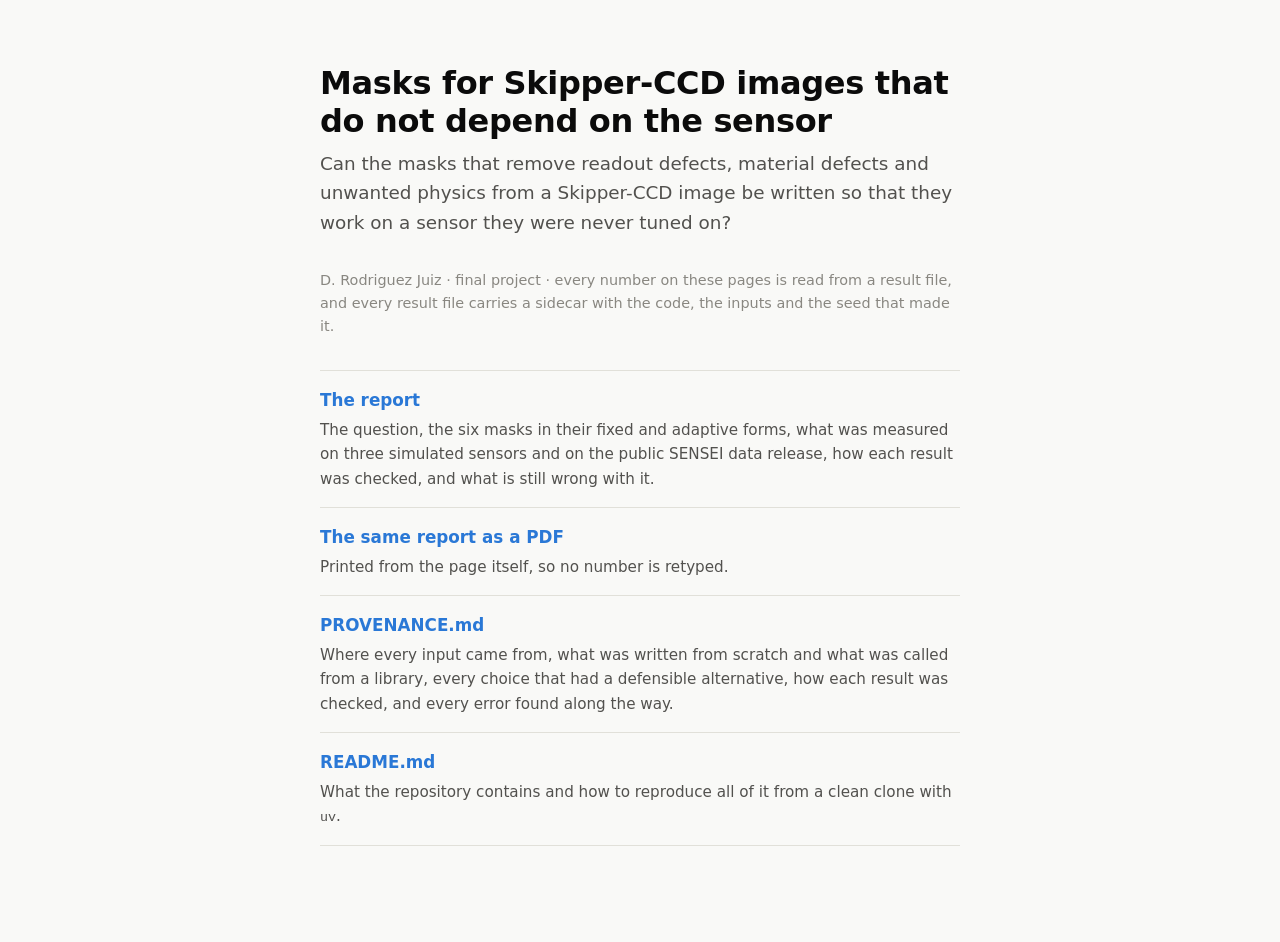
==== index.html @ 8bcd3ce5 "A front door for GitHub Pages: index.html at the root, Jekyll off With Pages serving the branch root" ====
<!doctype html>
<html lang="en">
<head>
<meta charset="utf-8">
<meta name="viewport" content="width=device-width, initial-scale=1">
<title>Sensor-independent masks</title>
<style>
:root {
  --bg: #f9f9f7; --surface: #fcfcfb; --ink: #0b0b0b; --ink-2: #52514e; --muted: #898781;
  --rule: #e1e0d9; --accent: #2a78d6; --callout: #eef4fc;
  color-scheme: light;
}
@media (prefers-color-scheme: dark) {
  :root:not([data-theme="light"]) { --bg: #0d0d0d; --surface: #1a1a19; --ink: #ffffff; --ink-2: #c3c2b7;
    --muted: #898781; --rule: #2c2c2a; --accent: #3987e5; --callout: #16222f; color-scheme: dark; }
}
:root[data-theme="dark"] { --bg: #0d0d0d; --surface: #1a1a19; --ink: #ffffff; --ink-2: #c3c2b7;
  --muted: #898781; --rule: #2c2c2a; --accent: #3987e5; --callout: #16222f; color-scheme: dark; }
* { box-sizing: border-box; }
body { margin: 0; background: var(--bg); color: var(--ink);
  font: 16px/1.6 "Segoe UI", system-ui, -apple-system, "Helvetica Neue", sans-serif; }
main { max-width: 42rem; margin: 0 auto; padding-inline: 1rem; padding-block: 4rem 4rem; }
h1 { font-size: 2rem; line-height: 1.2; margin: 0 0 .5rem; letter-spacing: -0.01em; }
.lede { font-size: 1.15rem; color: var(--ink-2); margin: 0 0 2rem; }
.meta { color: var(--muted); font-size: .9rem; }
ul.doors { list-style: none; padding: 0; margin: 2rem 0; }
ul.doors li { border-top: 1px solid var(--rule); padding: 1rem 0; }
ul.doors li:last-child { border-bottom: 1px solid var(--rule); }
ul.doors a { font-size: 1.05rem; font-weight: 600; text-decoration: none; }
ul.doors a:hover { text-decoration: underline; }
ul.doors p { margin: .25rem 0 0; color: var(--ink-2); font-size: .95rem; }
a { color: var(--accent); }
code { font-family: Consolas, "SFMono-Regular", Menlo, monospace; font-size: .88em; }
</style>
</head>
<body>
<main>
<h1>Masks for Skipper-CCD images that do not depend on the sensor</h1>
<p class="lede">Can the masks that remove readout defects, material defects and unwanted physics from a
Skipper-CCD image be written so that they work on a sensor they were never tuned on?</p>
<p class="meta">D. Rodriguez Juiz &middot; final project &middot; every number on these pages is read from a
result file, and every result file carries a sidecar with the code, the inputs and the seed that made it.</p>

<ul class="doors">
<li><a href="report/index.html">The report</a>
<p>The question, the six masks in their fixed and adaptive forms, what was measured on three simulated
sensors and on the public SENSEI data release, how each result was checked, and what is still wrong with it.</p></li>
<li><a href="report/report.pdf">The same report as a PDF</a>
<p>Printed from the page itself, so no number is retyped.</p></li>
<li><a href="https://github.com/delfinarj/GW-AI-final-project/blob/main/PROVENANCE.md">PROVENANCE.md</a>
<p>Where every input came from, what was written from scratch and what was called from a library, every
choice that had a defensible alternative, how each result was checked, and every error found along the way.</p></li>
<li><a href="https://github.com/delfinarj/GW-AI-final-project/blob/main/README.md">README.md</a>
<p>What the repository contains and how to reproduce all of it from a clean clone with <code>uv</code>.</p></li>
</ul>
</main>
</body>
</html>
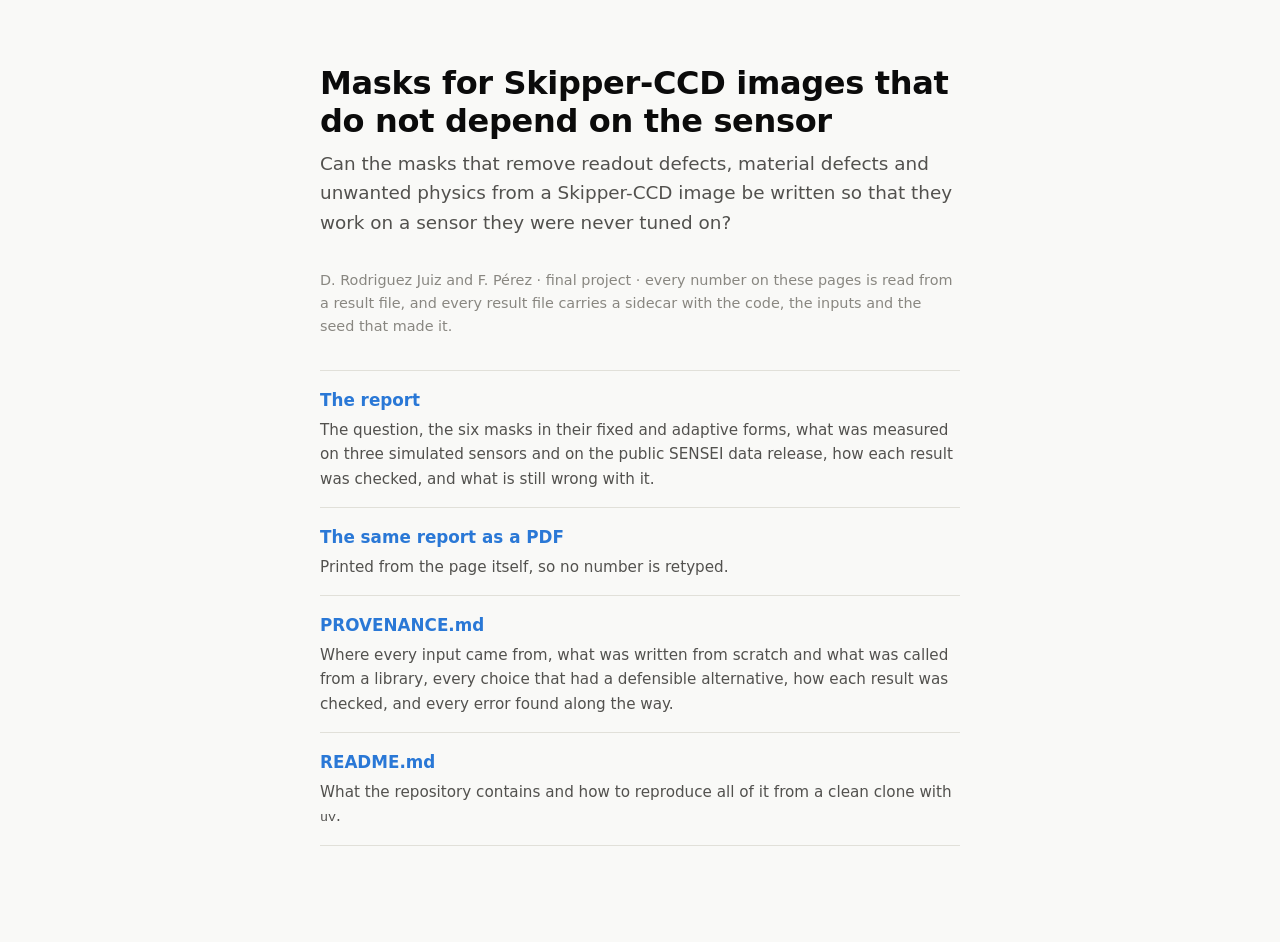
==== commit 78c8c4c5: "Second author on both pages: D. Rodriguez Juiz and F. Perez The byline now names both authors, on th" ====
--- a/index.html
+++ b/index.html
@@ -38,7 +38,7 @@
 <h1>Masks for Skipper-CCD images that do not depend on the sensor</h1>
 <p class="lede">Can the masks that remove readout defects, material defects and unwanted physics from a
 Skipper-CCD image be written so that they work on a sensor they were never tuned on?</p>
-<p class="meta">D. Rodriguez Juiz &middot; final project &middot; every number on these pages is read from a
+<p class="meta">D. Rodriguez Juiz and F. P&eacute;rez &middot; final project &middot; every number on these pages is read from a
 result file, and every result file carries a sidecar with the code, the inputs and the seed that made it.</p>
 
 <ul class="doors">
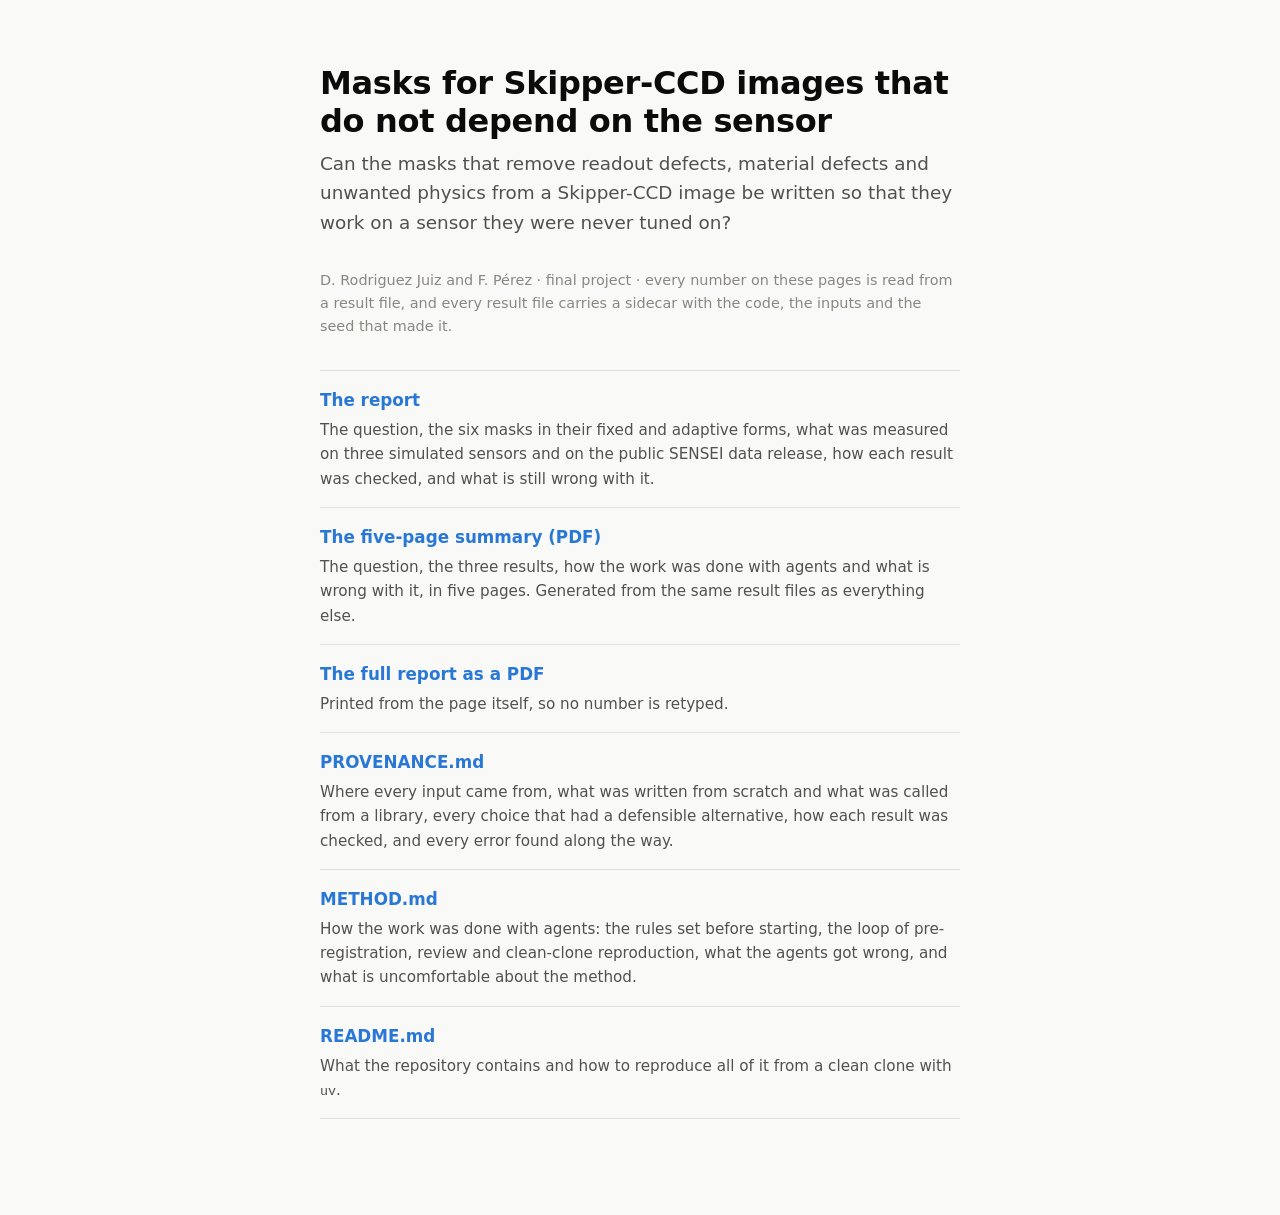
==== commit be5a1cba: "The front door links the five-page summary and METHOD.md Co-Authored-By: Claude Opus 5 <noreply@anth" ====
--- a/index.html
+++ b/index.html
@@ -45,11 +45,18 @@
 <li><a href="report/index.html">The report</a>
 <p>The question, the six masks in their fixed and adaptive forms, what was measured on three simulated
 sensors and on the public SENSEI data release, how each result was checked, and what is still wrong with it.</p></li>
-<li><a href="report/report.pdf">The same report as a PDF</a>
+<li><a href="report/summary.pdf">The five-page summary (PDF)</a>
+<p>The question, the three results, how the work was done with agents and what is wrong with it, in
+five pages. Generated from the same result files as everything else.</p></li>
+<li><a href="report/report.pdf">The full report as a PDF</a>
 <p>Printed from the page itself, so no number is retyped.</p></li>
 <li><a href="https://github.com/delfinarj/GW-AI-final-project/blob/main/PROVENANCE.md">PROVENANCE.md</a>
 <p>Where every input came from, what was written from scratch and what was called from a library, every
 choice that had a defensible alternative, how each result was checked, and every error found along the way.</p></li>
+<li><a href="https://github.com/delfinarj/GW-AI-final-project/blob/main/METHOD.md">METHOD.md</a>
+<p>How the work was done with agents: the rules set before starting, the loop of pre-registration,
+review and clean-clone reproduction, what the agents got wrong, and what is uncomfortable about the
+method.</p></li>
 <li><a href="https://github.com/delfinarj/GW-AI-final-project/blob/main/README.md">README.md</a>
 <p>What the repository contains and how to reproduce all of it from a clean clone with <code>uv</code>.</p></li>
 </ul>
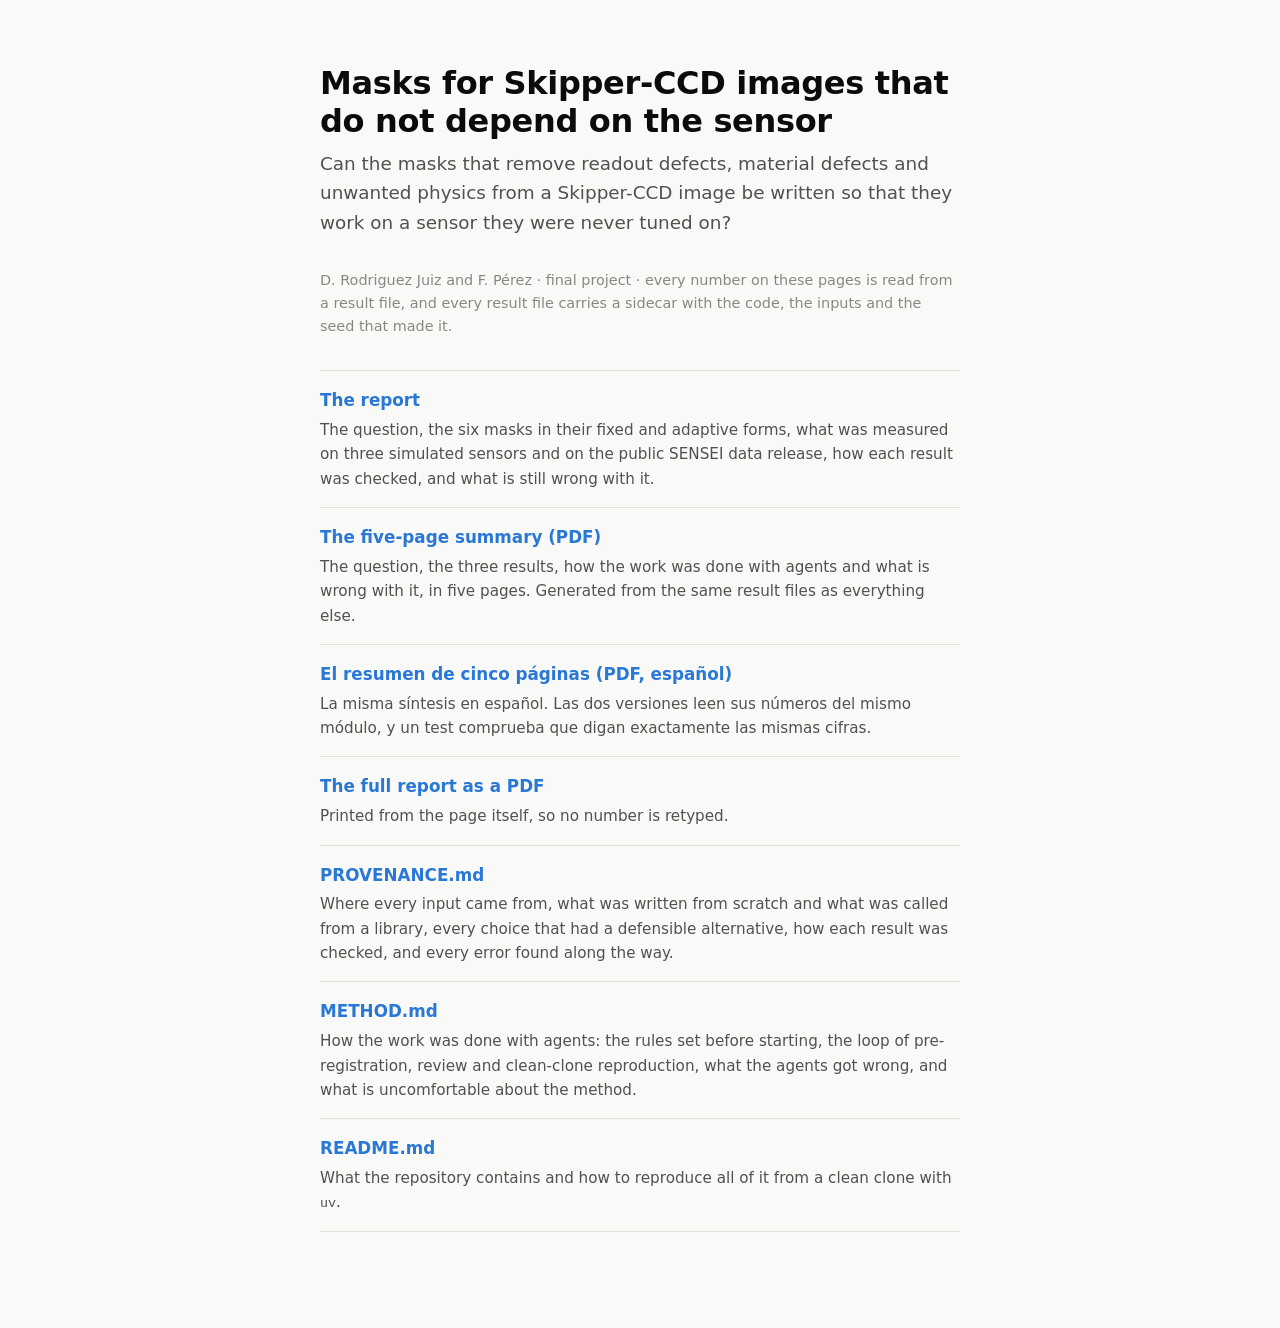
==== commit 3b8799c2: "The five-page summary in Spanish, sharing its numbers with the English one Both generators import sk" ====
--- a/index.html
+++ b/index.html
@@ -48,6 +48,9 @@
 <li><a href="report/summary.pdf">The five-page summary (PDF)</a>
 <p>The question, the three results, how the work was done with agents and what is wrong with it, in
 five pages. Generated from the same result files as everything else.</p></li>
+<li><a href="report/resumen.pdf">El resumen de cinco páginas (PDF, español)</a>
+<p>La misma síntesis en español. Las dos versiones leen sus números del mismo módulo, y un test
+comprueba que digan exactamente las mismas cifras.</p></li>
 <li><a href="report/report.pdf">The full report as a PDF</a>
 <p>Printed from the page itself, so no number is retyped.</p></li>
 <li><a href="https://github.com/delfinarj/GW-AI-final-project/blob/main/PROVENANCE.md">PROVENANCE.md</a>
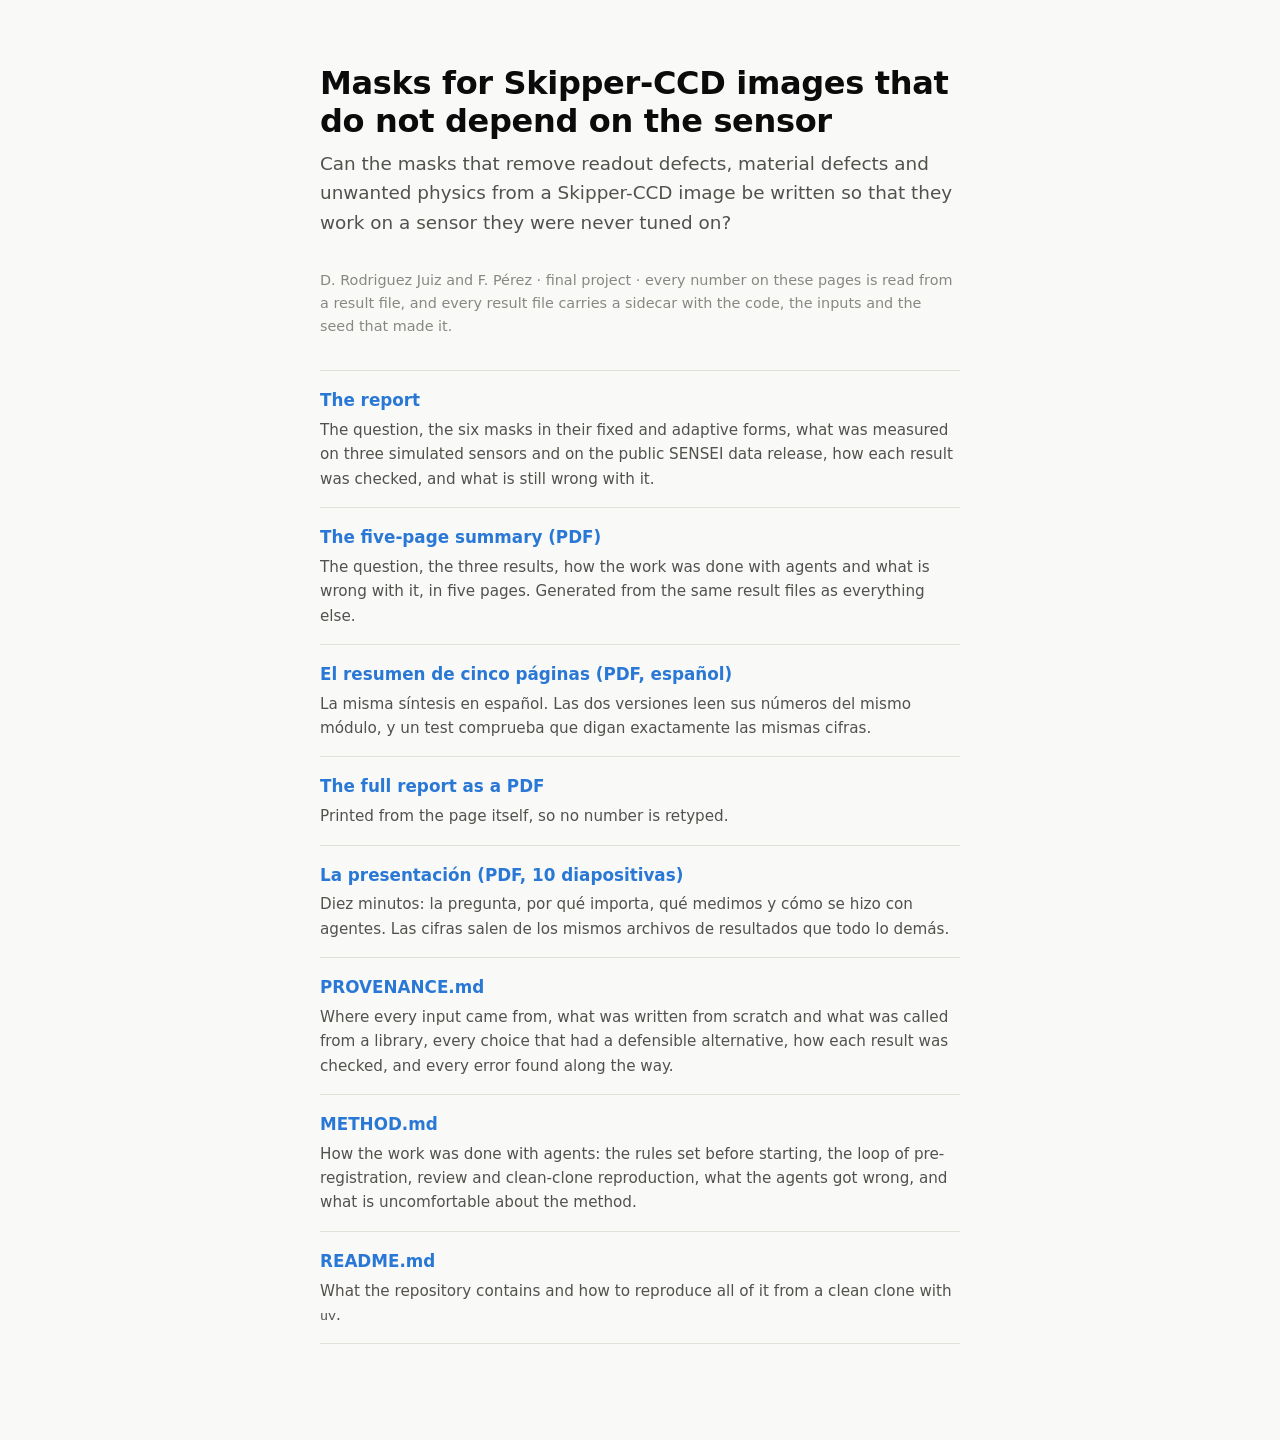
==== commit bbb1d7bb: "Ten slides for a ten-minute talk, generated from the same result files report/slides.html and slides" ====
--- a/index.html
+++ b/index.html
@@ -53,6 +53,9 @@
 comprueba que digan exactamente las mismas cifras.</p></li>
 <li><a href="report/report.pdf">The full report as a PDF</a>
 <p>Printed from the page itself, so no number is retyped.</p></li>
+<li><a href="report/slides.pdf">La presentación (PDF, 10 diapositivas)</a>
+<p>Diez minutos: la pregunta, por qué importa, qué medimos y cómo se hizo con agentes. Las cifras
+salen de los mismos archivos de resultados que todo lo demás.</p></li>
 <li><a href="https://github.com/delfinarj/GW-AI-final-project/blob/main/PROVENANCE.md">PROVENANCE.md</a>
 <p>Where every input came from, what was written from scratch and what was called from a library, every
 choice that had a defensible alternative, how each result was checked, and every error found along the way.</p></li>
